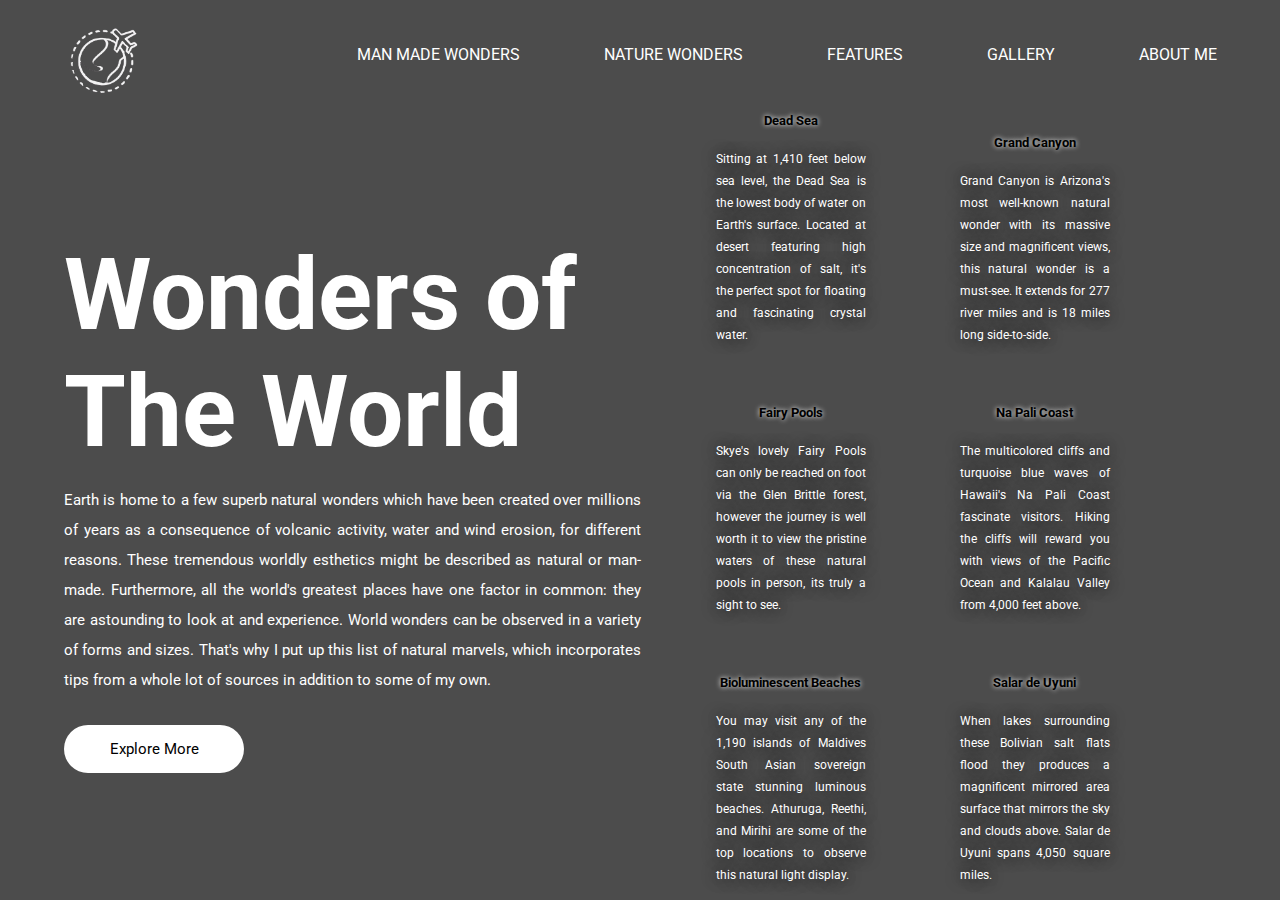
==== index.html @ b771f210 "Add files via upload" ====
<!DOCTYPE html PUBLIC "-//W3C//DTD XHTML 1.0 Transitional//EN" 
"www.w3.org/TR/xhtml1/DTD/xhtml1-transitional.dtd">
<html>

<head>
		<meta charset="UTF-8">
		<meta name="viewport" content = "width=device-width, initial-scale=1.0">
		
		<link rel= 'icon' href= 'logo-icon.png' sizes='35x35'/>
		
		<title> Beautiful Wonders of The World </title>
		
		<link rel = "stylesheet" href = "style.css">
		
		<link href = "https://fonts.googleapis.com/css2?family=Roboto:wght@400;700&display=swap" rel="stylesheet">
		
		
</head>

<body>
	<div class="container">
		<div class="navbar">

			<img src ="logo-icon.png" class="logo">
			<nav>
				<ul>
					<li><a href="Home-Page-1.html"> MAN MADE WONDERS </a></li>
					<li><a href="Home-Page-2.html"> NATURE WONDERS </a></li>
					<li><a href="deadSea.html"> FEATURES </a></li>
					<li><a href="Gallery.html"> GALLERY </a></li>
					<li><a href="aboutMe.html"> ABOUT ME </a></li>
				</ul>
			</nav>
			<!-- -->
		</div>
		
			<div class="row">
					
					<div class="col">
							<h1 style = " margin-right:80px;"> Wonders of The World</h1>
							<p style = "line-height:30px; margin-top:15px; margin-right:25px; text-align:justify;">Earth is home to a few superb natural wonders which have been created over millions of years as a consequence of volcanic activity, water and wind erosion, for different reasons.  These tremendous worldly esthetics might be described as natural or man-made. Furthermore, all the world's greatest places have one factor in common: they are astounding to look at and experience. World wonders can be observed in a variety of forms and sizes. That's why I put up this list of natural marvels, which incorporates tips from a whole lot of sources in addition to some of my own.</p>
							
							<button type ="button" onclick="window.location.href = 'Home-Page-1.html';"> Explore More</button>
					
					</div>
					
					<div class="col">
							
							<div  onclick="location.href='deadSea.html';" class="card card1">
								<h5>Dead Sea</h5>
								<p>Sitting at 1,410 feet below sea level, the Dead Sea is the lowest body of water on Earth's surface. Located at desert featuring high concentration of salt, it's the perfect spot for floating and fascinating crystal water.</p>
							</div>
							
							<div onclick="location.href='grandCanyon.html';" class="card card2">
								<h5>Grand Canyon</h5>
								<p>Grand Canyon is Arizona's most well-known natural wonder with its massive size and magnificent views, this natural wonder is a must-see. It extends for 277 river miles and is 18 miles long side-to-side.</p>
							</div>
							
							<div onclick="location.href='fairyPools.html';" class="card card3">
								<h5>Fairy Pools</h5>
								<p>Skye's lovely Fairy Pools can only be reached on foot via the Glen Brittle forest, however the journey is well worth it to view the pristine waters of these natural pools in person, its truly a sight to see.  </p>
							</div>
							
							<div  onclick="location.href='naPali-Coast.html';" class="card card4">
								<h5>Na Pali Coast</h5>
								<p>The multicolored cliffs and turquoise blue waves of Hawaii's Na Pali Coast fascinate visitors. Hiking the cliffs will reward you with views of the Pacific Ocean and Kalalau Valley from 4,000 feet above.</p>
							</div>
							
							<div onclick="location.href='bioluminescent-Beaches.html';" class="card card5">
								<h5>Bioluminescent Beaches</h5>
								<p>You may visit any of the 1,190 islands of Maldives South Asian sovereign state stunning luminous beaches. Athuruga, Reethi, and Mirihi are some of the top locations to observe this natural light display.</p>
							</div>
							
							<div onclick="location.href='salar-de-Uyuni.html';" class="card card6">
								<h5>Salar de Uyuni</h5>
								<p>When lakes surrounding these Bolivian salt flats flood they produces a magnificent mirrored area surface that mirrors the sky and clouds above. Salar de Uyuni spans 4,050 square miles.</p>
							</div>
							
							
					</div>
			</div>
			
	</div>

</body>

</html>
---- style.css ----
*{
	margin:0;
	padding:0;
	font-family: 'Roboto', sans-serif;
}
.container{
	width:  100%;
	height: 100vh;
	background-image:linear-gradient(rgba(0,0,0,0.7),rgba(0,0,0,0.7)),url(images/bg.jpg);
	background-position:center;
	background-size:cover;
	padding-left:5%;
	padding-right:1%;
	box-sizing: border-box;

}
.navbar{
	height:12%;
	display:flex;
	align-items:center;
}
.logo{
	width:80px;
	cursor:pointer;
	background-image:white;
	margin-top:15px;
}
nav{
	flex:1;
	text-align:right;
}
nav ul li {
	list-style:none;
	display:inline-block;
	margin-left:30px;
	margin-right:50px;
}
nav ul li a {
	text-decoration:none;
	color:#fff;
	font-size:16px;
}	
nav ul li a:hover {
	color: #4ADEDE;
	font-weight:bold;
}
.row{
	display:flex;
	height:88%;
	align-items:center;
}
.col{
	flex-basis:80%;
}
h1{
	color:#fff;
	font-size:100px;
	margin-right:20px;
}
p{
	color:#fff;
	font-size:15px;
}	
button{
	width:180px;
	color:#000;
	font-size:15px;
	padding: 15px 0;
	background:#fff;
	border:0;
	border-radius:30px;
	outline:none;
	margin-top:30px;
	cursor:pointer;
}
button:hover{
	background-color: #4ADEDE;
	font-weight:bold;
}
.card{
	width: 200px;
	height: 250px;
	display: inline-block;
	border-radius:10px;
	padding: 15px 25px;
	box-sizing: border-box;
	cursor:pointer;
	margin:10px 15px;
	background-position:center;
	background-size:cover;
	transition: transform 0.5s;
	margin-left:25px;
}
.card1{
	background-image: url(images/img6.jpg);
}
.card2{
	background-image: url(images/img4.jpg);
}
.card3{
	background-image: url(images/img1.jpg);
}
.card4{
	background-image: url(images/img3.jpg);
}
.card5{
	background-image: url(images/img2.jpg);
}
.card6{
	background-image: url(images/img5.jpg);
}
.card:hover{
	transform:translateY(-10px);
}
h5{
	color:#000;
	text-shadow: 0 0 5px #fff;
	text-align:center;
}
.card p{
	text-shadow: 0 0 15px #000;
	font-size:12px;
	margin-top:20px;
	text-align:justify;
	line-height:22px;
}
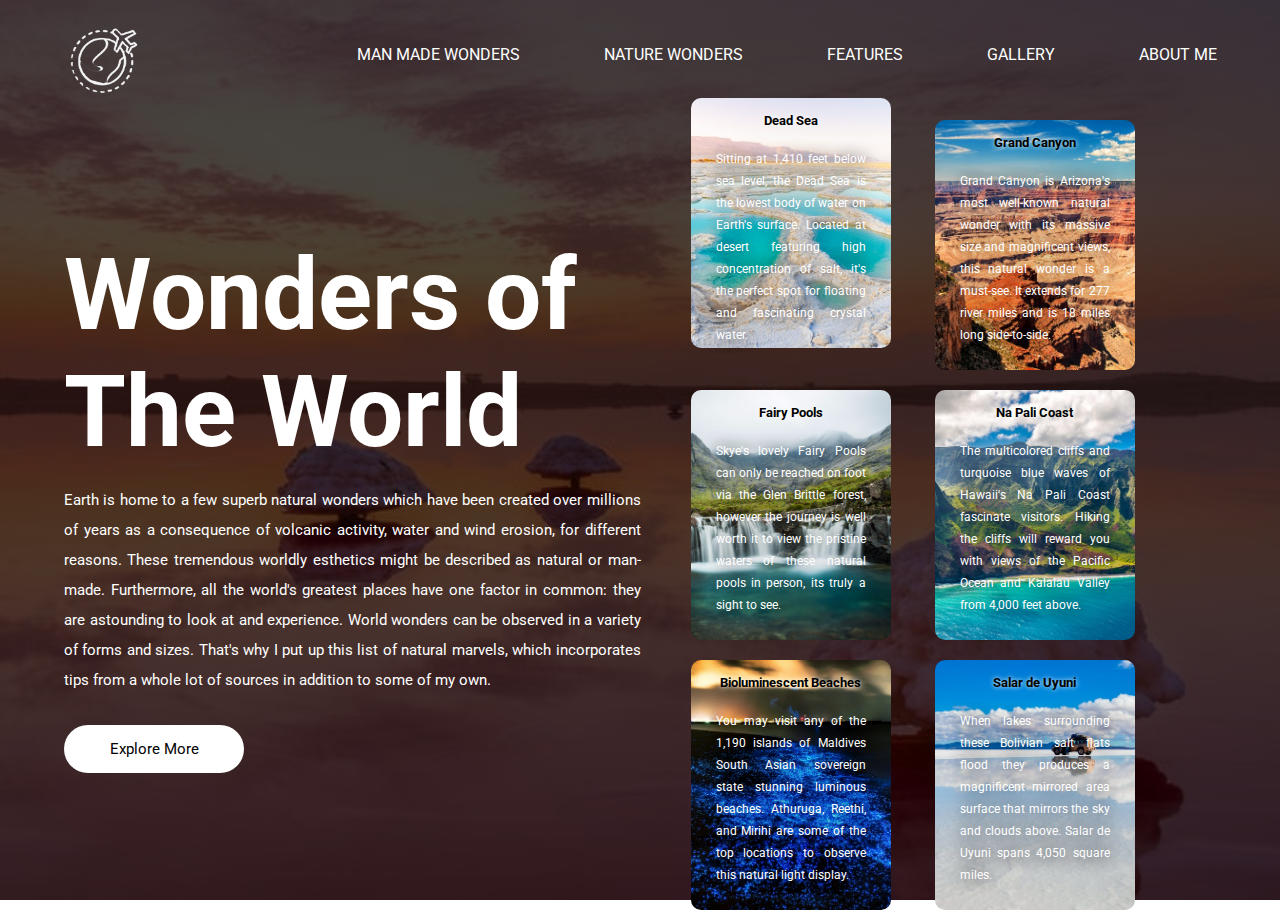
==== commit 7bb3918f: "Update index.html" ====
--- a/index.html
+++ b/index.html
@@ -28,7 +28,7 @@
 					<li><a href="Home-Page-2.html"> NATURE WONDERS </a></li>
 					<li><a href="deadSea.html"> FEATURES </a></li>
 					<li><a href="Gallery.html"> GALLERY </a></li>
-					<li><a href="aboutMe.html"> ABOUT ME </a></li>
+					<li><a href="AboutMe.html"> ABOUT ME </a></li>
 				</ul>
 			</nav>
 			<!-- -->
@@ -84,4 +84,4 @@
 
 </body>
 
-</html>+</html>
--- a/style.css
+++ b/style.css
@@ -6,7 +6,7 @@
 .container{
 	width:  100%;
 	height: 100vh;
-	background-image:linear-gradient(rgba(0,0,0,0.7),rgba(0,0,0,0.7)),url(images/bg.jpg);
+	background-image:linear-gradient(rgba(0,0,0,0.7),rgba(0,0,0,0.7)),url(bg.jpg);
 	background-position:center;
 	background-size:cover;
 	padding-left:5%;
@@ -92,22 +92,22 @@
 	margin-left:25px;
 }
 .card1{
-	background-image: url(images/img6.jpg);
+	background-image: url(img6.jpg);
 }
 .card2{
-	background-image: url(images/img4.jpg);
+	background-image: url(img4.jpg);
 }
 .card3{
-	background-image: url(images/img1.jpg);
+	background-image: url(img1.jpg);
 }
 .card4{
-	background-image: url(images/img3.jpg);
+	background-image: url(img3.jpg);
 }
 .card5{
-	background-image: url(images/img2.jpg);
+	background-image: url(img2.jpg);
 }
 .card6{
-	background-image: url(images/img5.jpg);
+	background-image: url(img5.jpg);
 }
 .card:hover{
 	transform:translateY(-10px);
